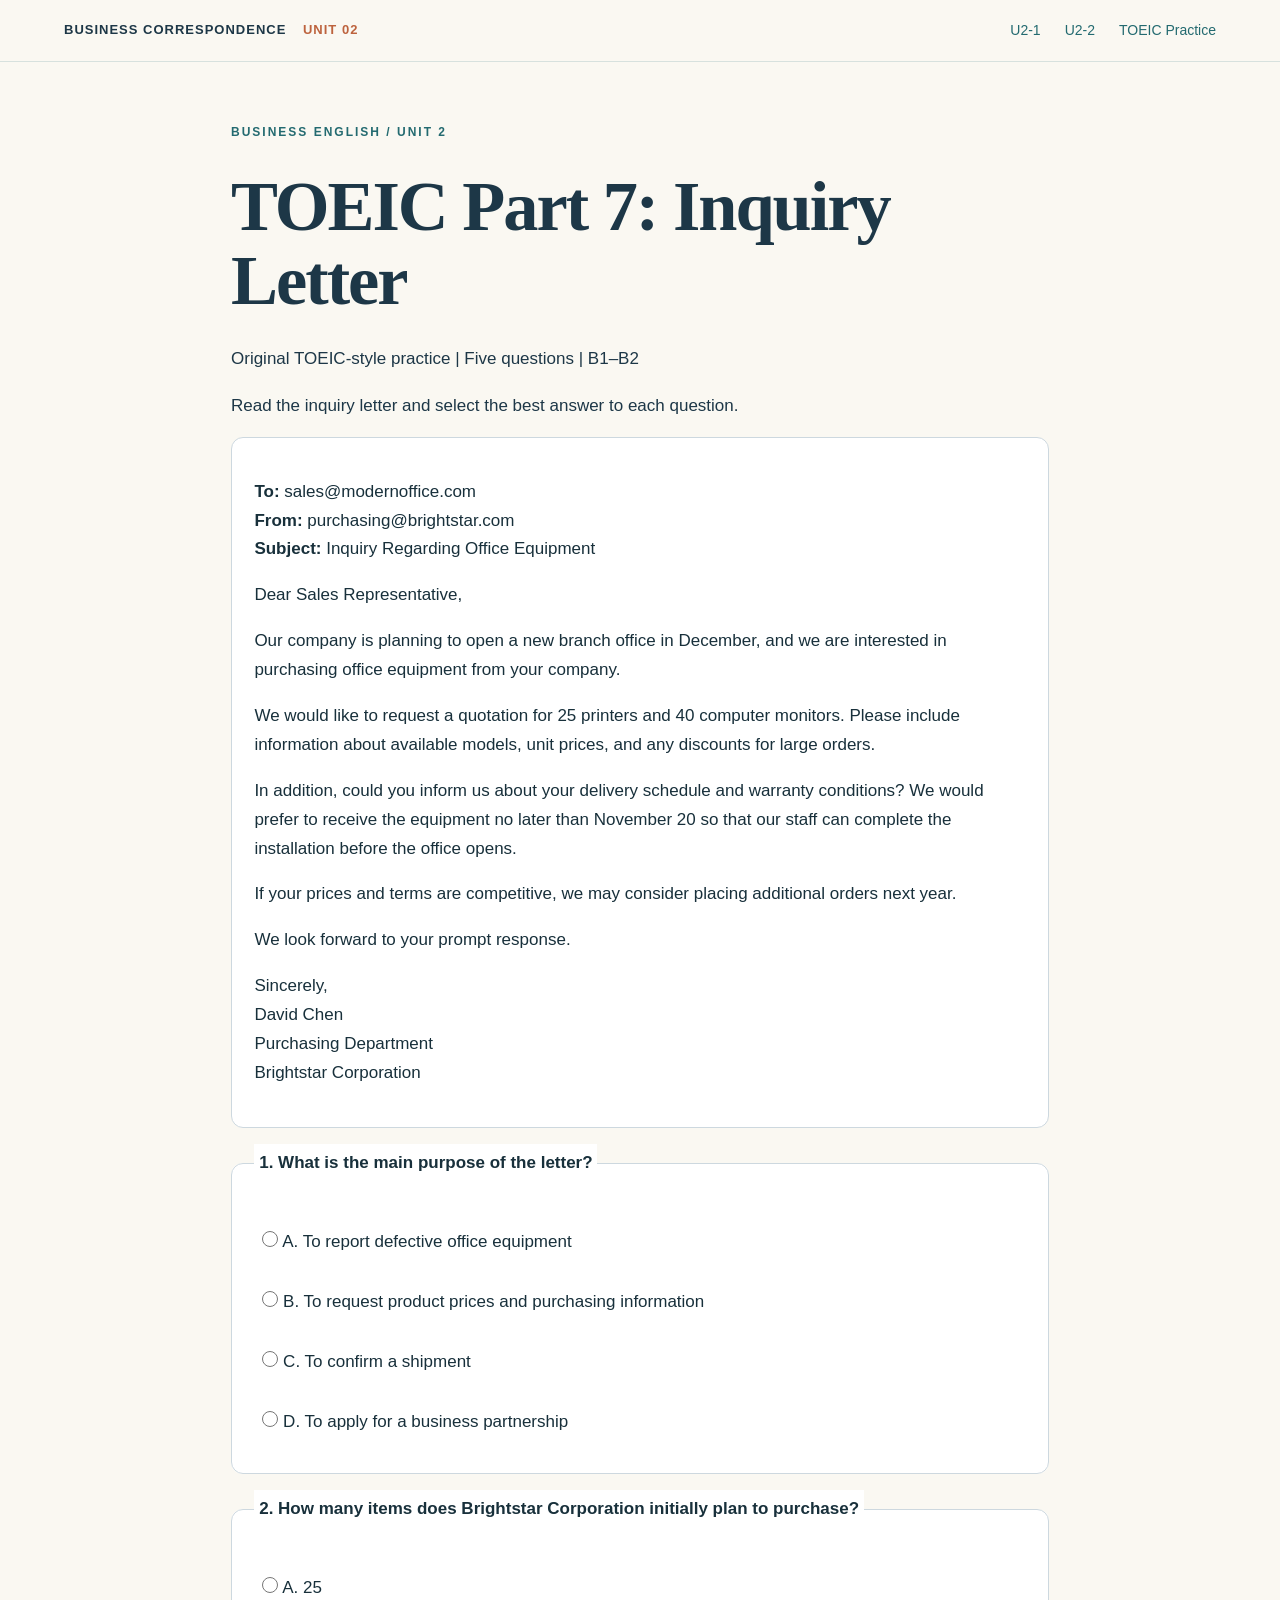
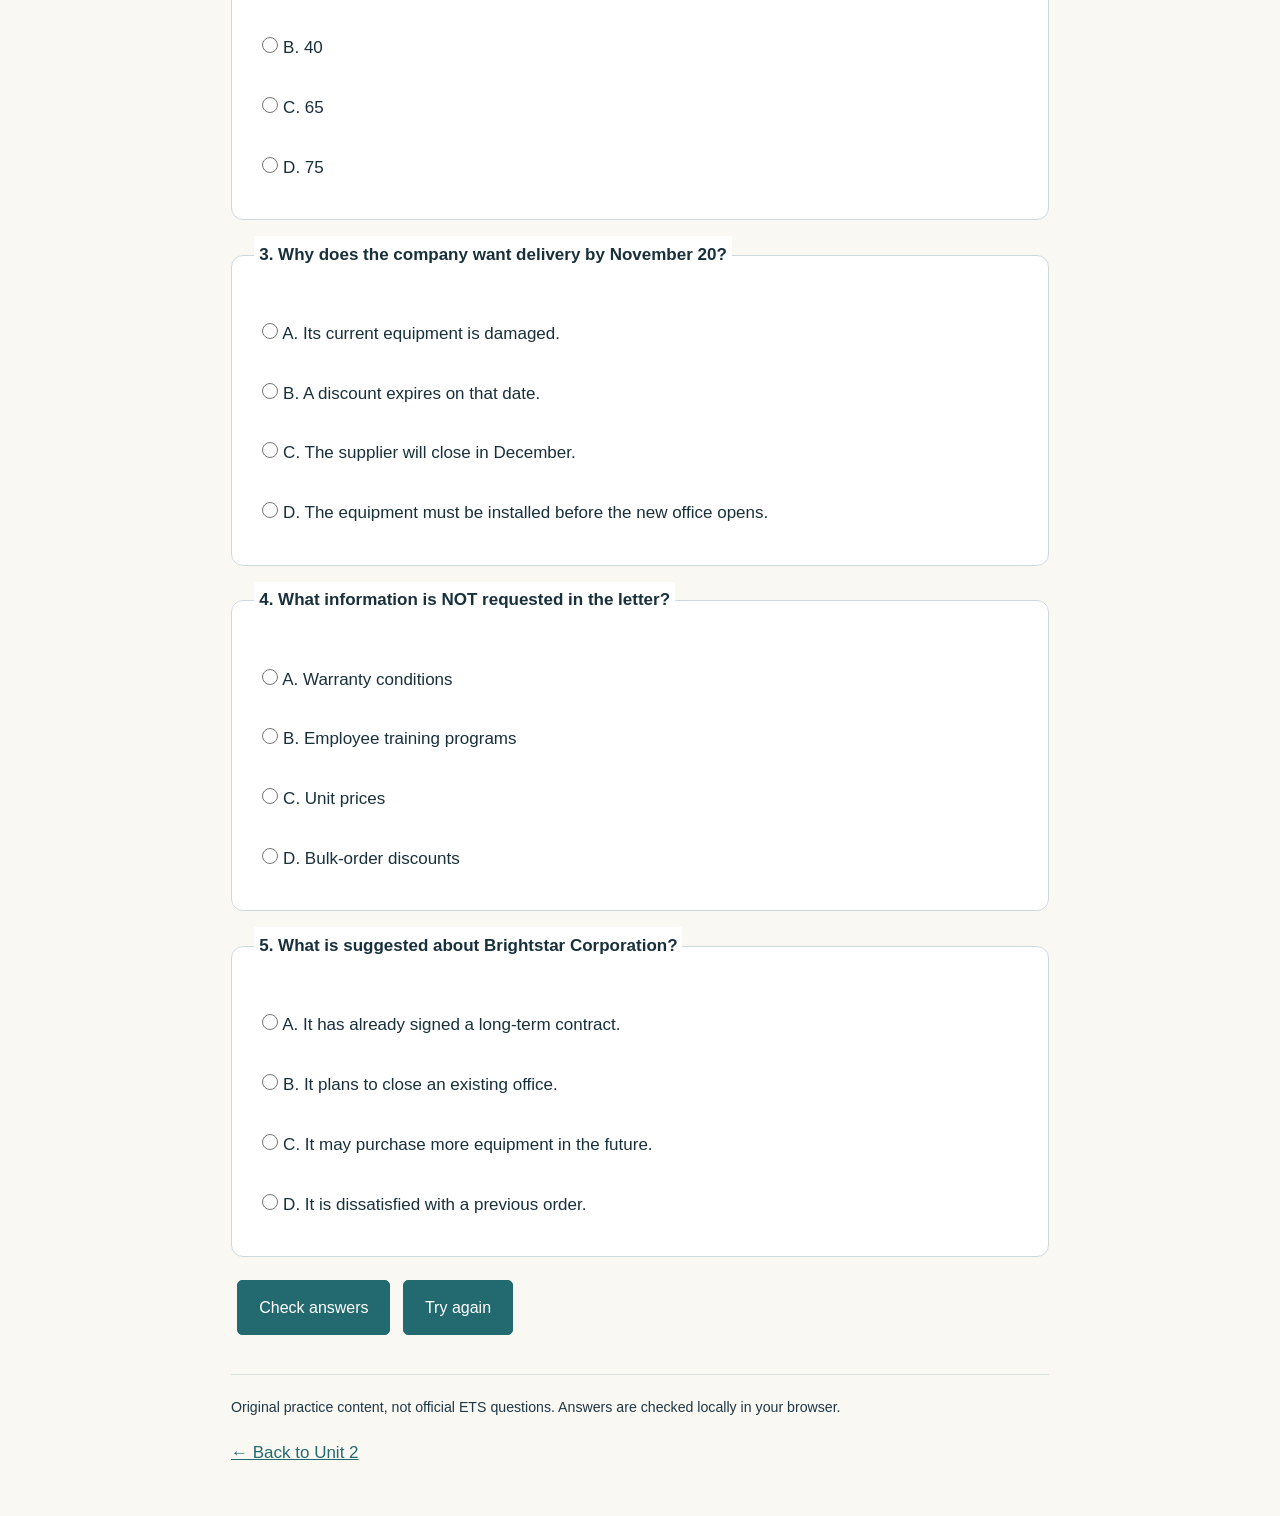
==== toeic-practice.html @ a89a98f6 "Add TOEIC Part 7 inquiry-letter practice" ====
<!doctype html><html lang="en"><head><meta charset="utf-8"><meta name="viewport" content="width=device-width,initial-scale=1"><title>TOEIC Part 7 | Inquiry Letter</title><link rel="stylesheet" href="style.css"><style>main{max-width:850px;margin:2rem auto;padding:1rem}article,fieldset{background:#fff;color:#18303b;padding:1.4rem;margin:1rem 0;border:1px solid #cdd8df;border-radius:12px;line-height:1.7}fieldset legend{font-weight:bold;background:#fff;padding:.3rem}fieldset label{display:block;padding:.5rem;cursor:pointer}fieldset label:hover{background:#eaf2f6}button{padding:.8rem 1.3rem;margin:.4rem;cursor:pointer}#feedback{padding:1rem}</style><script defer src="toeic-practice.js"></script></head><body><header><a class="brand" href="index.html">BUSINESS CORRESPONDENCE <span>UNIT 02</span></a><nav><a href="u2-1.html">U2-1</a><a href="u2-2.html">U2-2</a><a href="toeic-practice.html">TOEIC Practice</a></nav></header><main><p class="eyebrow">BUSINESS ENGLISH / UNIT 2</p><h1>TOEIC Part 7: Inquiry Letter</h1><p>Original TOEIC-style practice | Five questions | B1–B2</p><p>Read the inquiry letter and select the best answer to each question.</p><article><p><strong>To:</strong> sales@modernoffice.com<br><strong>From:</strong> purchasing@brightstar.com<br><strong>Subject:</strong> Inquiry Regarding Office Equipment</p><p>Dear Sales Representative,</p><p>Our company is planning to open a new branch office in December, and we are interested in purchasing office equipment from your company.</p><p>We would like to request a quotation for 25 printers and 40 computer monitors. Please include information about available models, unit prices, and any discounts for large orders.</p><p>In addition, could you inform us about your delivery schedule and warranty conditions? We would prefer to receive the equipment no later than November 20 so that our staff can complete the installation before the office opens.</p><p>If your prices and terms are competitive, we may consider placing additional orders next year.</p><p>We look forward to your prompt response.</p><p>Sincerely,<br>David Chen<br>Purchasing Department<br>Brightstar Corporation</p></article><form id="quiz"></form><button id="check" type="button">Check answers</button><button id="retry" type="button">Try again</button><section id="feedback" role="status" aria-live="polite"></section><p><small>Original practice content, not official ETS questions. Answers are checked locally in your browser.</small></p><a href="index.html">← Back to Unit 2</a></main></body></html>
---- style.css ----
:root{--ink:#1d3747;--muted:#647681;--accent:#236a70;--orange:#bd633e;--paper:#faf8f2;--line:#d7e1de;--tint:#edf2ed}*{box-sizing:border-box}html{scroll-behavior:smooth;scroll-padding-top:110px}body{margin:0;background:var(--paper);color:var(--ink);font:17px/1.75 Arial,"Segoe UI",sans-serif}a{color:var(--accent)}button,.button{display:inline-flex;align-items:center;gap:20px;padding:11px 20px;background:var(--accent);color:white;border:1px solid var(--accent);border-radius:5px;cursor:pointer;font:inherit;font-size:16px;text-decoration:none}button:hover,.button:hover{background:#164e53}.secondary{color:var(--accent);background:transparent}.secondary:hover{color:white}button:disabled{opacity:.5;cursor:default}:focus-visible{outline:3px solid var(--orange);outline-offset:3px}.skip{position:absolute;top:-70px;z-index:10;padding:12px;background:white}.skip:focus{top:0}header{position:sticky;top:0;z-index:5;display:flex;align-items:center;justify-content:space-between;gap:20px;padding:18px 5vw;background:rgba(250,248,242,.98);border-bottom:1px solid var(--line)}.brand{font-size:13px;font-weight:800;letter-spacing:1px;text-decoration:none;color:var(--ink)}.brand span{color:var(--orange);margin-left:12px}nav{display:flex;gap:24px}nav a{font-size:14px;text-decoration:none}header button{font-size:13px;padding:7px 12px}main{max-width:1440px;margin:auto}section{padding:70px 7vw;border-bottom:1px solid var(--line)}.hero{display:grid;grid-template-columns:1.15fr 1fr;gap:70px;align-items:center;min-height:590px;background:radial-gradient(ellipse at 0 100%,#efe4d6,transparent 65%)}.eyebrow{font-size:12px;font-weight:700;letter-spacing:2px;color:var(--accent)}h1{font:700 clamp(48px,5.5vw,78px)/1.06 Georgia,serif;letter-spacing:-2px;margin:26px 0}h1 em{color:var(--orange)}.intro{font-size:21px}.itinerary{background:white;border-top:5px solid var(--accent);padding:28px 32px;box-shadow:10px 12px 0 #e4e9df}.itinerary>a{display:flex;gap:20px;text-decoration:none;border-bottom:1px solid var(--line);padding:22px 0;color:var(--ink)}.itinerary b{font:italic 32px Georgia,serif;color:var(--orange)}.itinerary h2{font-size:22px;margin:0;line-height:1.4}.itinerary p{margin:8px 0;font-size:14px}.itinerary .goal{margin-top:22px}.section-title{max-width:780px;margin-bottom:32px}h2{font-size:clamp(28px,3.2vw,42px);line-height:1.25;margin:14px 0;letter-spacing:-.7px}h3{font-size:24px;line-height:1.4}h4{font-size:18px}.lesson:nth-of-type(even){background:var(--tint)}.lesson-nav{display:flex;gap:14px;flex-wrap:wrap;margin-bottom:24px;font-size:14px}.lesson-nav a{text-decoration:none;border-bottom:1px solid var(--accent)}.letter{padding:32px 38px;background:white;border:1px solid var(--line);border-left:4px solid var(--accent);max-width:960px}.addresses{display:grid;grid-template-columns:1fr 1fr;gap:30px;font-size:15px}.addresses p{margin:0}.letter p{margin:18px 0}.letter ul{padding-left:25px}.subject{font-weight:700}.letter-close{margin-top:25px}.letter-close p{margin:0}.exercise{margin-top:48px;padding-top:24px;border-top:1px solid var(--line)}.exercise-intro{color:var(--muted);margin-top:-8px}.question{padding:16px 0 20px;border-bottom:1px solid var(--line)}.question h4,.question>label,.question legend{font-weight:600;font-size:20px;line-height:1.5;margin:0 0 10px}.question>label{display:block}textarea,input,select{font:inherit;font-size:16px;padding:10px 12px;border:1px solid #a5b9b6;border-radius:4px;background:white;color:var(--ink)}textarea{width:100%;resize:vertical;max-width:850px;display:block}input,select{max-width:100%}label{display:block;margin:15px 0 6px}form>input,form>textarea{width:100%}form button{margin:20px 10px 0 0}.feedback{font-size:16px;padding:10px 0;margin:6px 0 0}.correct{color:#216239}.incorrect{color:#a04326}.result{border-left:3px solid var(--accent);background:#dfece6;padding:15px 20px;margin-top:18px;font-size:17px}.word-bank{display:flex;flex-wrap:wrap;gap:8px 18px;background:#e7eee7;padding:15px 18px;margin:20px 0;border-left:3px solid var(--accent);font-weight:600}.word-bank span{white-space:nowrap}.matching-row{display:grid;grid-template-columns:1fr minmax(160px,220px);align-items:center;gap:25px}.matching-row select{width:100%}.matching-row .feedback{grid-column:1/-1}.gap-row label{display:block}.gap-row input{width:240px}.tf-question{border:0;border-bottom:1px solid var(--line);min-width:0;padding:18px 0}.tf-question legend{font-size:20px;font-weight:600;line-height:1.5;padding-top:8px}.choices{display:flex;gap:10px;margin-top:12px}.choices label{display:flex;align-items:center;gap:7px;padding:5px 10px;background:white;border:1px solid var(--line);border-radius:4px;font-size:15px;margin:0;cursor:pointer}.choices label:has(input:checked){background:#dcece5;border-color:var(--accent)}input[type=radio]{accent-color:var(--accent);width:16px;height:16px;margin:0}.small{font-size:13px;color:var(--muted)}details{margin:24px 0}summary{cursor:pointer;font-weight:600;padding:10px 0}.template-text,.draft{white-space:pre-wrap;font:16px/1.8 Arial,sans-serif}.split{display:grid;grid-template-columns:1fr 1fr;gap:45px;margin-top:32px}.split form{padding:25px;background:white;border:1px solid var(--line)}.draft{padding:24px;min-height:200px}.access{display:flex;align-items:center;justify-content:space-between;gap:45px;background:var(--tint)}.access img{background:white;max-width:100%;height:auto}.access a{overflow-wrap:anywhere}footer{display:flex;justify-content:space-between;gap:20px;padding:28px 5vw;font-size:12px;color:var(--muted)}footer a{text-decoration:none}#load-error{position:fixed;bottom:0;left:0;width:100%;padding:15px;background:#ffe6d9;margin:0}.loading{padding:45px}body.projector{font-size:22px}.projector .letter,.projector .question>label,.projector .tf-question legend,.projector .question h4{font-size:24px}.projector header{position:static}[hidden]{display:none!important}@media(max-width:850px){header{flex-wrap:wrap;padding:12px 5vw;gap:12px}nav{order:3;width:100%;justify-content:space-between;gap:10px}.hero,.split{grid-template-columns:1fr;gap:32px}.hero{min-height:0}section{padding:44px 6vw}.letter{padding:22px}.addresses{grid-template-columns:1fr;gap:25px}.matching-row{grid-template-columns:1fr;gap:10px}.matching-row select{max-width:300px}.access{flex-direction:column;text-align:center}footer{flex-direction:column}.intro{font-size:19px}h1{font-size:57px}}@media print{header,button,.skip,.hero,footer{display:none!important}section{padding:20px;background:white!important}.letter,.question{break-inside:avoid}.access{break-before:page}}@media(prefers-reduced-motion:reduce){html{scroll-behavior:auto}}
.lesson-nav{position:sticky;top:var(--header-height,76px);z-index:4;background:var(--paper);padding:12px 0;border-bottom:1px solid var(--line);justify-content:space-between}.lesson:nth-of-type(even) .lesson-nav{background:var(--tint)}html{scroll-padding-top:calc(var(--header-height,76px) + 75px)}.projector header{position:sticky;top:0}@media(max-width:850px){.lesson-nav{gap:8px 14px;font-size:13px}}
.exercise .word-bank{position:sticky;top:calc(var(--header-height,76px) + var(--lesson-nav-height,52px));z-index:3;margin-top:20px;margin-bottom:20px;box-shadow:0 3px 6px rgba(29,55,71,.08)}
.drag-bank{gap:8px}.word-chip{padding:7px 12px;font-weight:600;font-size:16px;cursor:grab;background:white;color:var(--accent)}.word-chip[aria-pressed=true]{background:var(--accent);color:white;outline:3px solid var(--orange)}.word-chip:disabled{opacity:.4;cursor:default}.drag-sentence{font-size:20px;font-weight:600;line-height:2.4;margin:0}.gap-row .gap-slot{display:inline-flex;justify-content:center;min-width:170px;max-width:100%;min-height:44px;padding:5px 12px;margin:0 5px;background:white;border:2px dashed var(--accent);color:var(--accent);font:inherit;font-size:17px;vertical-align:middle;line-height:1.5}.gap-slot.filled{border-style:solid;background:#dfece6;cursor:grab}.gap-row .gap-slot.drag-over{background:#ffe6d9;border-color:var(--orange)}.projector .drag-sentence{font-size:24px}@media(max-width:850px){.word-chip{font-size:14px;padding:6px 9px}.drag-sentence{font-size:18px}}
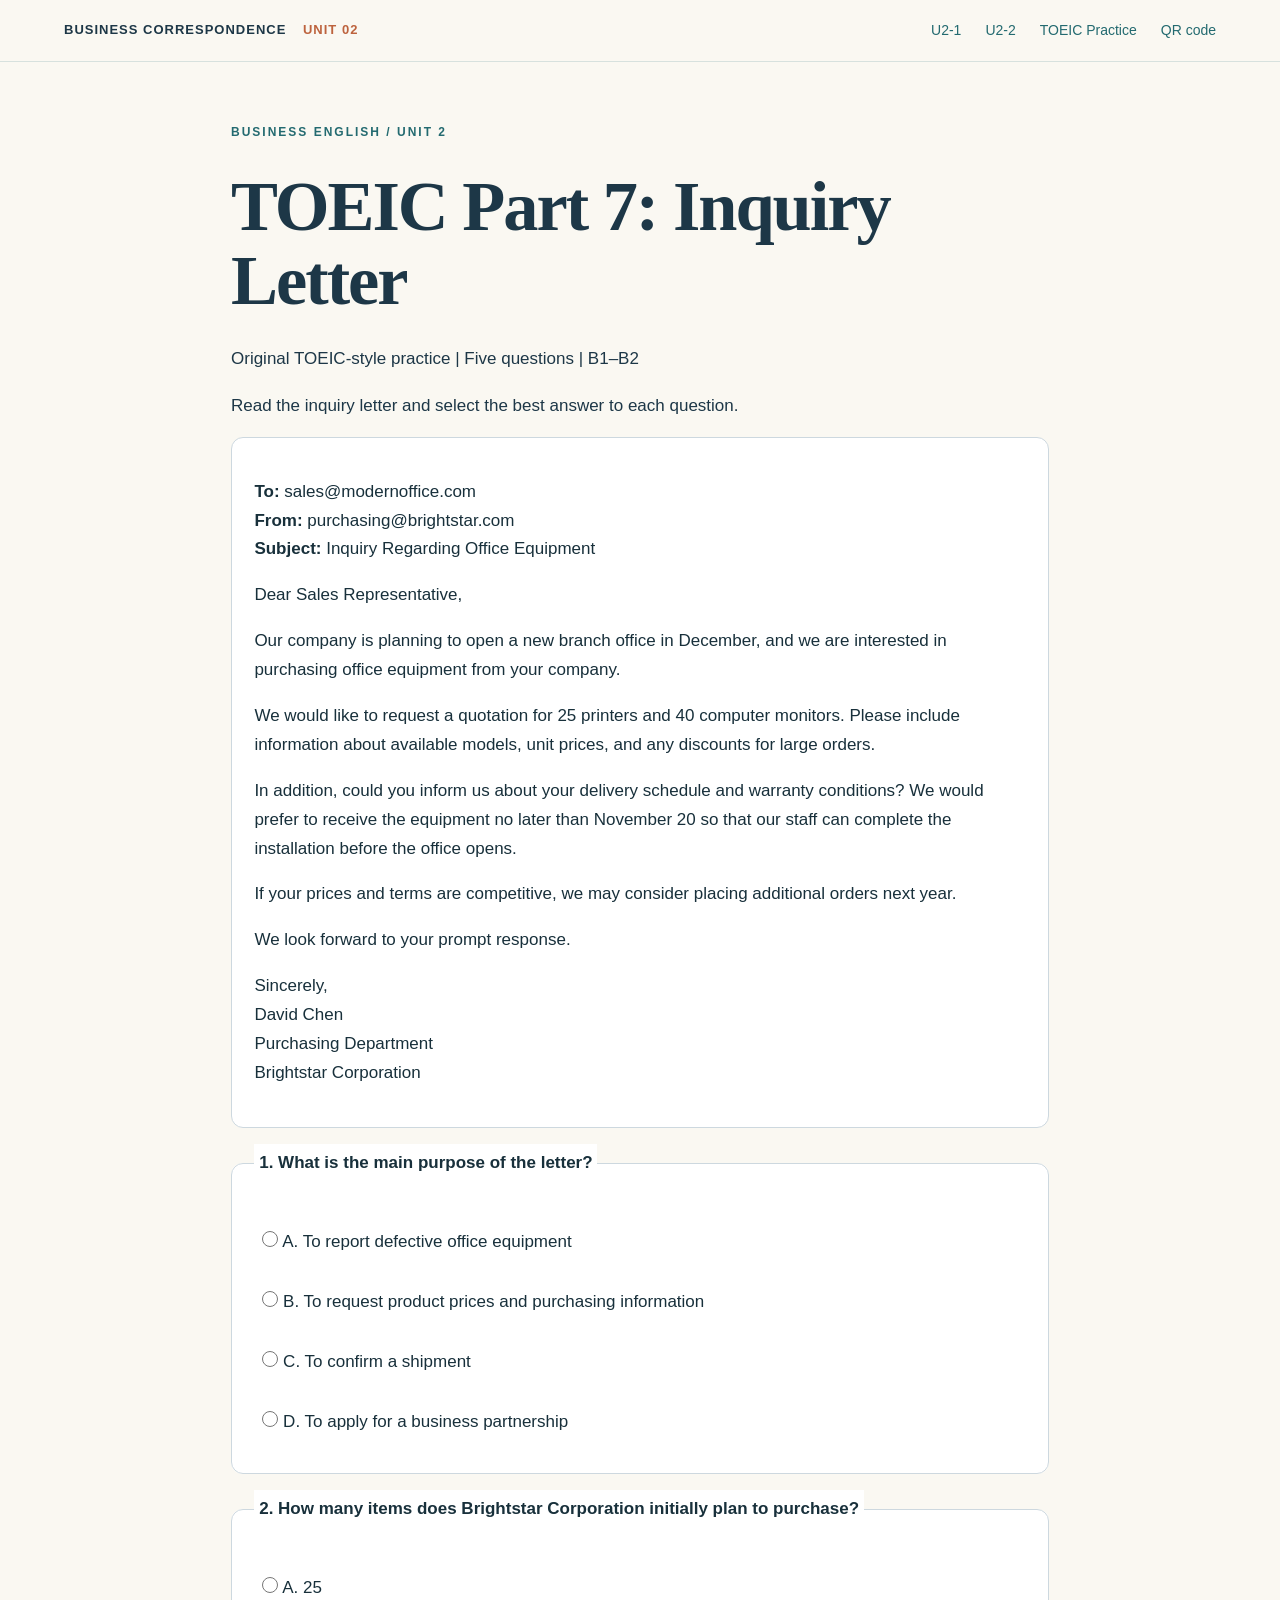
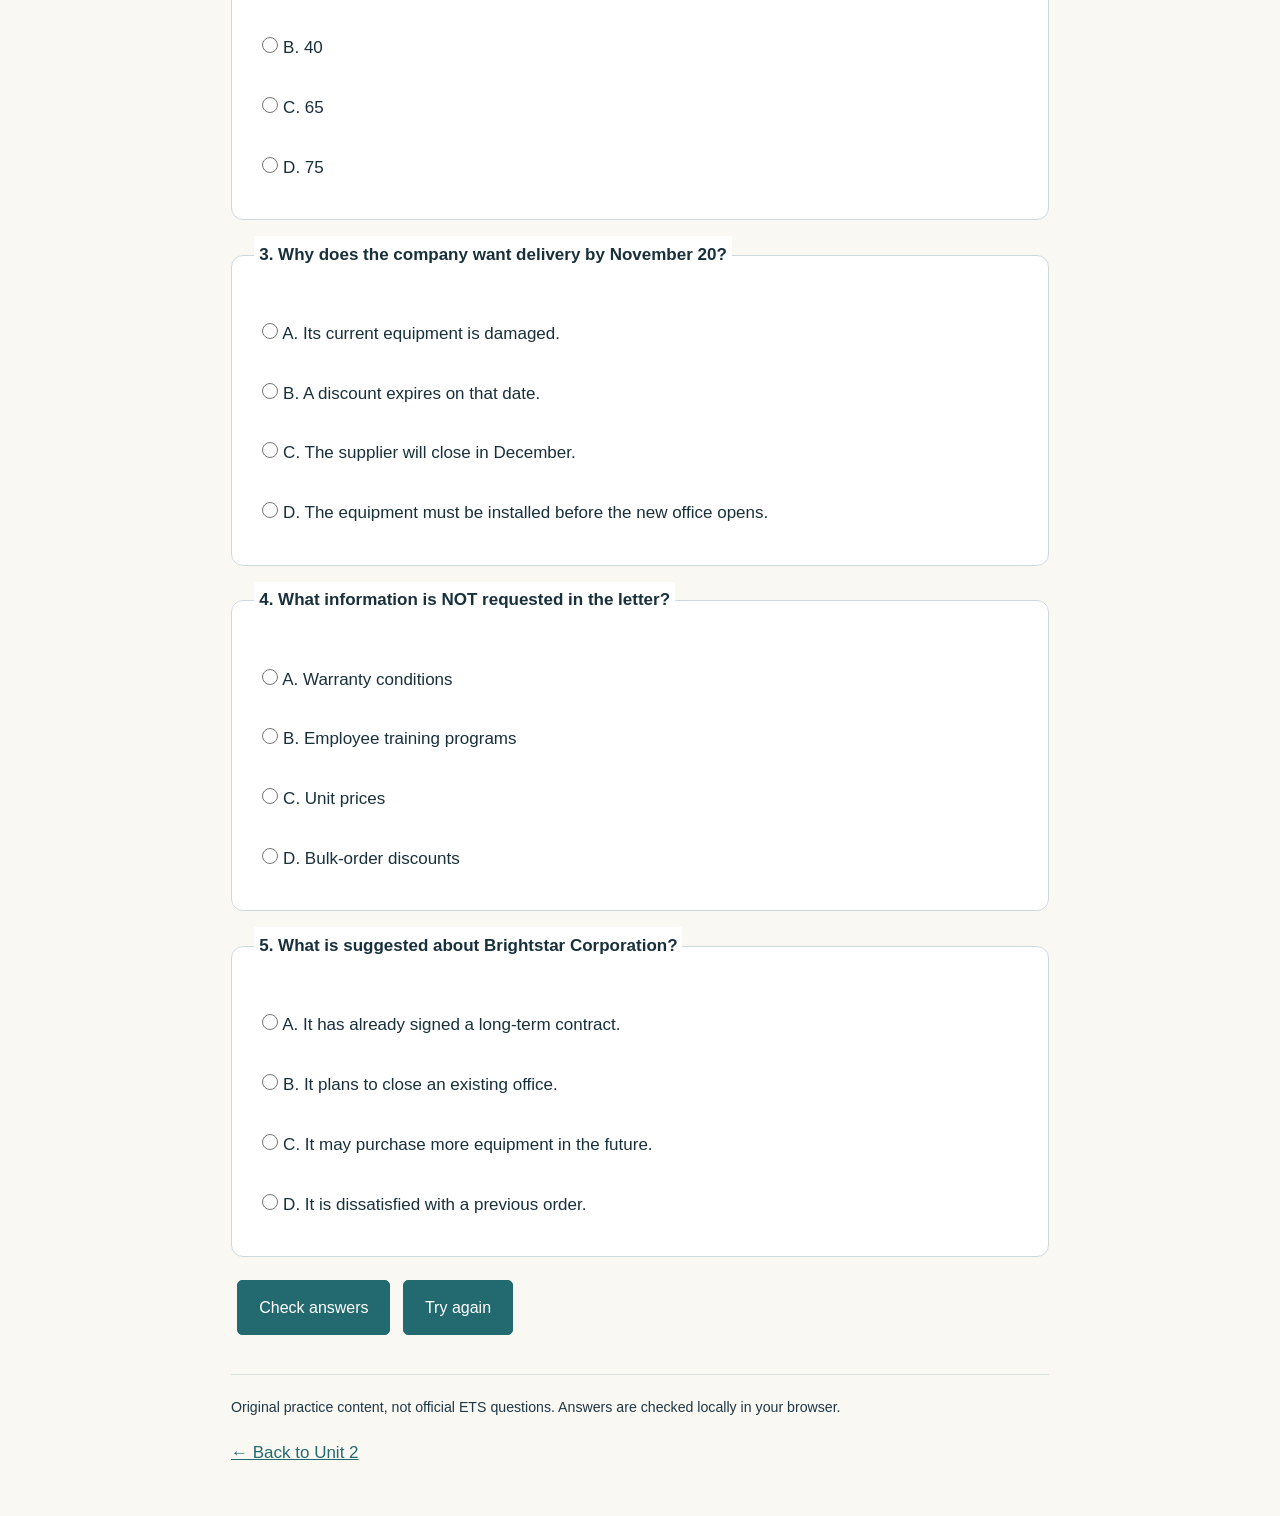
==== commit 35366d60: "Use consistent lesson navigation including TOEIC Practice on every subpage" ====
--- a/toeic-practice.html
+++ b/toeic-practice.html
@@ -1 +1 @@
-<!doctype html><html lang="en"><head><meta charset="utf-8"><meta name="viewport" content="width=device-width,initial-scale=1"><title>TOEIC Part 7 | Inquiry Letter</title><link rel="stylesheet" href="style.css"><style>main{max-width:850px;margin:2rem auto;padding:1rem}article,fieldset{background:#fff;color:#18303b;padding:1.4rem;margin:1rem 0;border:1px solid #cdd8df;border-radius:12px;line-height:1.7}fieldset legend{font-weight:bold;background:#fff;padding:.3rem}fieldset label{display:block;padding:.5rem;cursor:pointer}fieldset label:hover{background:#eaf2f6}button{padding:.8rem 1.3rem;margin:.4rem;cursor:pointer}#feedback{padding:1rem}</style><script defer src="toeic-practice.js"></script></head><body><header><a class="brand" href="index.html">BUSINESS CORRESPONDENCE <span>UNIT 02</span></a><nav><a href="u2-1.html">U2-1</a><a href="u2-2.html">U2-2</a><a href="toeic-practice.html">TOEIC Practice</a></nav></header><main><p class="eyebrow">BUSINESS ENGLISH / UNIT 2</p><h1>TOEIC Part 7: Inquiry Letter</h1><p>Original TOEIC-style practice | Five questions | B1–B2</p><p>Read the inquiry letter and select the best answer to each question.</p><article><p><strong>To:</strong> sales@modernoffice.com<br><strong>From:</strong> purchasing@brightstar.com<br><strong>Subject:</strong> Inquiry Regarding Office Equipment</p><p>Dear Sales Representative,</p><p>Our company is planning to open a new branch office in December, and we are interested in purchasing office equipment from your company.</p><p>We would like to request a quotation for 25 printers and 40 computer monitors. Please include information about available models, unit prices, and any discounts for large orders.</p><p>In addition, could you inform us about your delivery schedule and warranty conditions? We would prefer to receive the equipment no later than November 20 so that our staff can complete the installation before the office opens.</p><p>If your prices and terms are competitive, we may consider placing additional orders next year.</p><p>We look forward to your prompt response.</p><p>Sincerely,<br>David Chen<br>Purchasing Department<br>Brightstar Corporation</p></article><form id="quiz"></form><button id="check" type="button">Check answers</button><button id="retry" type="button">Try again</button><section id="feedback" role="status" aria-live="polite"></section><p><small>Original practice content, not official ETS questions. Answers are checked locally in your browser.</small></p><a href="index.html">← Back to Unit 2</a></main></body></html>+<!doctype html><html lang="en"><head><meta charset="utf-8"><meta name="viewport" content="width=device-width,initial-scale=1"><title>TOEIC Part 7 | Inquiry Letter</title><link rel="stylesheet" href="style.css"><style>main{max-width:850px;margin:2rem auto;padding:1rem}article,fieldset{background:#fff;color:#18303b;padding:1.4rem;margin:1rem 0;border:1px solid #cdd8df;border-radius:12px;line-height:1.7}fieldset legend{font-weight:bold;background:#fff;padding:.3rem}fieldset label{display:block;padding:.5rem;cursor:pointer}fieldset label:hover{background:#eaf2f6}button{padding:.8rem 1.3rem;margin:.4rem;cursor:pointer}#feedback{padding:1rem}</style><script defer src="toeic-practice.js"></script></head><body><header><a class="brand" href="index.html">BUSINESS CORRESPONDENCE <span>UNIT 02</span></a><nav aria-label="Lesson navigation"><a href="u2-1.html#u2-1">U2-1</a><a href="u2-2.html#u2-2">U2-2</a><a href="toeic-practice.html">TOEIC Practice</a><a href="index.html#classroom-qr">QR code</a></nav></header><main><p class="eyebrow">BUSINESS ENGLISH / UNIT 2</p><h1>TOEIC Part 7: Inquiry Letter</h1><p>Original TOEIC-style practice | Five questions | B1–B2</p><p>Read the inquiry letter and select the best answer to each question.</p><article><p><strong>To:</strong> sales@modernoffice.com<br><strong>From:</strong> purchasing@brightstar.com<br><strong>Subject:</strong> Inquiry Regarding Office Equipment</p><p>Dear Sales Representative,</p><p>Our company is planning to open a new branch office in December, and we are interested in purchasing office equipment from your company.</p><p>We would like to request a quotation for 25 printers and 40 computer monitors. Please include information about available models, unit prices, and any discounts for large orders.</p><p>In addition, could you inform us about your delivery schedule and warranty conditions? We would prefer to receive the equipment no later than November 20 so that our staff can complete the installation before the office opens.</p><p>If your prices and terms are competitive, we may consider placing additional orders next year.</p><p>We look forward to your prompt response.</p><p>Sincerely,<br>David Chen<br>Purchasing Department<br>Brightstar Corporation</p></article><form id="quiz"></form><button id="check" type="button">Check answers</button><button id="retry" type="button">Try again</button><section id="feedback" role="status" aria-live="polite"></section><p><small>Original practice content, not official ETS questions. Answers are checked locally in your browser.</small></p><a href="index.html">← Back to Unit 2</a></main></body></html>
--- a/style.css
+++ b/style.css
@@ -1,4 +1,4 @@
-:root{--ink:#1d3747;--muted:#647681;--accent:#236a70;--orange:#bd633e;--paper:#faf8f2;--line:#d7e1de;--tint:#edf2ed}*{box-sizing:border-box}html{scroll-behavior:smooth;scroll-padding-top:110px}body{margin:0;background:var(--paper);color:var(--ink);font:17px/1.75 Arial,"Segoe UI",sans-serif}a{color:var(--accent)}button,.button{display:inline-flex;align-items:center;gap:20px;padding:11px 20px;background:var(--accent);color:white;border:1px solid var(--accent);border-radius:5px;cursor:pointer;font:inherit;font-size:16px;text-decoration:none}button:hover,.button:hover{background:#164e53}.secondary{color:var(--accent);background:transparent}.secondary:hover{color:white}button:disabled{opacity:.5;cursor:default}:focus-visible{outline:3px solid var(--orange);outline-offset:3px}.skip{position:absolute;top:-70px;z-index:10;padding:12px;background:white}.skip:focus{top:0}header{position:sticky;top:0;z-index:5;display:flex;align-items:center;justify-content:space-between;gap:20px;padding:18px 5vw;background:rgba(250,248,242,.98);border-bottom:1px solid var(--line)}.brand{font-size:13px;font-weight:800;letter-spacing:1px;text-decoration:none;color:var(--ink)}.brand span{color:var(--orange);margin-left:12px}nav{display:flex;gap:24px}nav a{font-size:14px;text-decoration:none}header button{font-size:13px;padding:7px 12px}main{max-width:1440px;margin:auto}section{padding:70px 7vw;border-bottom:1px solid var(--line)}.hero{display:grid;grid-template-columns:1.15fr 1fr;gap:70px;align-items:center;min-height:590px;background:radial-gradient(ellipse at 0 100%,#efe4d6,transparent 65%)}.eyebrow{font-size:12px;font-weight:700;letter-spacing:2px;color:var(--accent)}h1{font:700 clamp(48px,5.5vw,78px)/1.06 Georgia,serif;letter-spacing:-2px;margin:26px 0}h1 em{color:var(--orange)}.intro{font-size:21px}.itinerary{background:white;border-top:5px solid var(--accent);padding:28px 32px;box-shadow:10px 12px 0 #e4e9df}.itinerary>a{display:flex;gap:20px;text-decoration:none;border-bottom:1px solid var(--line);padding:22px 0;color:var(--ink)}.itinerary b{font:italic 32px Georgia,serif;color:var(--orange)}.itinerary h2{font-size:22px;margin:0;line-height:1.4}.itinerary p{margin:8px 0;font-size:14px}.itinerary .goal{margin-top:22px}.section-title{max-width:780px;margin-bottom:32px}h2{font-size:clamp(28px,3.2vw,42px);line-height:1.25;margin:14px 0;letter-spacing:-.7px}h3{font-size:24px;line-height:1.4}h4{font-size:18px}.lesson:nth-of-type(even){background:var(--tint)}.lesson-nav{display:flex;gap:14px;flex-wrap:wrap;margin-bottom:24px;font-size:14px}.lesson-nav a{text-decoration:none;border-bottom:1px solid var(--accent)}.letter{padding:32px 38px;background:white;border:1px solid var(--line);border-left:4px solid var(--accent);max-width:960px}.addresses{display:grid;grid-template-columns:1fr 1fr;gap:30px;font-size:15px}.addresses p{margin:0}.letter p{margin:18px 0}.letter ul{padding-left:25px}.subject{font-weight:700}.letter-close{margin-top:25px}.letter-close p{margin:0}.exercise{margin-top:48px;padding-top:24px;border-top:1px solid var(--line)}.exercise-intro{color:var(--muted);margin-top:-8px}.question{padding:16px 0 20px;border-bottom:1px solid var(--line)}.question h4,.question>label,.question legend{font-weight:600;font-size:20px;line-height:1.5;margin:0 0 10px}.question>label{display:block}textarea,input,select{font:inherit;font-size:16px;padding:10px 12px;border:1px solid #a5b9b6;border-radius:4px;background:white;color:var(--ink)}textarea{width:100%;resize:vertical;max-width:850px;display:block}input,select{max-width:100%}label{display:block;margin:15px 0 6px}form>input,form>textarea{width:100%}form button{margin:20px 10px 0 0}.feedback{font-size:16px;padding:10px 0;margin:6px 0 0}.correct{color:#216239}.incorrect{color:#a04326}.result{border-left:3px solid var(--accent);background:#dfece6;padding:15px 20px;margin-top:18px;font-size:17px}.word-bank{display:flex;flex-wrap:wrap;gap:8px 18px;background:#e7eee7;padding:15px 18px;margin:20px 0;border-left:3px solid var(--accent);font-weight:600}.word-bank span{white-space:nowrap}.matching-row{display:grid;grid-template-columns:1fr minmax(160px,220px);align-items:center;gap:25px}.matching-row select{width:100%}.matching-row .feedback{grid-column:1/-1}.gap-row label{display:block}.gap-row input{width:240px}.tf-question{border:0;border-bottom:1px solid var(--line);min-width:0;padding:18px 0}.tf-question legend{font-size:20px;font-weight:600;line-height:1.5;padding-top:8px}.choices{display:flex;gap:10px;margin-top:12px}.choices label{display:flex;align-items:center;gap:7px;padding:5px 10px;background:white;border:1px solid var(--line);border-radius:4px;font-size:15px;margin:0;cursor:pointer}.choices label:has(input:checked){background:#dcece5;border-color:var(--accent)}input[type=radio]{accent-color:var(--accent);width:16px;height:16px;margin:0}.small{font-size:13px;color:var(--muted)}details{margin:24px 0}summary{cursor:pointer;font-weight:600;padding:10px 0}.template-text,.draft{white-space:pre-wrap;font:16px/1.8 Arial,sans-serif}.split{display:grid;grid-template-columns:1fr 1fr;gap:45px;margin-top:32px}.split form{padding:25px;background:white;border:1px solid var(--line)}.draft{padding:24px;min-height:200px}.access{display:flex;align-items:center;justify-content:space-between;gap:45px;background:var(--tint)}.access img{background:white;max-width:100%;height:auto}.access a{overflow-wrap:anywhere}footer{display:flex;justify-content:space-between;gap:20px;padding:28px 5vw;font-size:12px;color:var(--muted)}footer a{text-decoration:none}#load-error{position:fixed;bottom:0;left:0;width:100%;padding:15px;background:#ffe6d9;margin:0}.loading{padding:45px}body.projector{font-size:22px}.projector .letter,.projector .question>label,.projector .tf-question legend,.projector .question h4{font-size:24px}.projector header{position:static}[hidden]{display:none!important}@media(max-width:850px){header{flex-wrap:wrap;padding:12px 5vw;gap:12px}nav{order:3;width:100%;justify-content:space-between;gap:10px}.hero,.split{grid-template-columns:1fr;gap:32px}.hero{min-height:0}section{padding:44px 6vw}.letter{padding:22px}.addresses{grid-template-columns:1fr;gap:25px}.matching-row{grid-template-columns:1fr;gap:10px}.matching-row select{max-width:300px}.access{flex-direction:column;text-align:center}footer{flex-direction:column}.intro{font-size:19px}h1{font-size:57px}}@media print{header,button,.skip,.hero,footer{display:none!important}section{padding:20px;background:white!important}.letter,.question{break-inside:avoid}.access{break-before:page}}@media(prefers-reduced-motion:reduce){html{scroll-behavior:auto}}
+:root{--ink:#1d3747;--muted:#647681;--accent:#236a70;--orange:#bd633e;--paper:#faf8f2;--line:#d7e1de;--tint:#edf2ed}*{box-sizing:border-box}html{scroll-behavior:smooth;scroll-padding-top:110px}body{margin:0;background:var(--paper);color:var(--ink);font:17px/1.75 Arial,"Segoe UI",sans-serif}a{color:var(--accent)}button,.button{display:inline-flex;align-items:center;gap:20px;padding:11px 20px;background:var(--accent);color:white;border:1px solid var(--accent);border-radius:5px;cursor:pointer;font:inherit;font-size:16px;text-decoration:none}button:hover,.button:hover{background:#164e53}.secondary{color:var(--accent);background:transparent}.secondary:hover{color:white}button:disabled{opacity:.5;cursor:default}:focus-visible{outline:3px solid var(--orange);outline-offset:3px}.skip{position:absolute;top:-70px;z-index:10;padding:12px;background:white}.skip:focus{top:0}header{position:sticky;top:0;z-index:5;display:flex;align-items:center;justify-content:space-between;gap:20px;padding:18px 5vw;background:rgba(250,248,242,.98);border-bottom:1px solid var(--line)}.brand{font-size:13px;font-weight:800;letter-spacing:1px;text-decoration:none;color:var(--ink)}.brand span{color:var(--orange);margin-left:12px}nav{display:flex;gap:24px}nav a{font-size:14px;text-decoration:none}header button{font-size:13px;padding:7px 12px}main{max-width:1440px;margin:auto}section{padding:70px 7vw;border-bottom:1px solid var(--line)}.hero{display:grid;grid-template-columns:1.15fr 1fr;gap:70px;align-items:center;min-height:590px;background:radial-gradient(ellipse at 0 100%,#efe4d6,transparent 65%)}.eyebrow{font-size:12px;font-weight:700;letter-spacing:2px;color:var(--accent)}h1{font:700 clamp(48px,5.5vw,78px)/1.06 Georgia,serif;letter-spacing:-2px;margin:26px 0}h1 em{color:var(--orange)}.intro{font-size:21px}.itinerary{background:white;border-top:5px solid var(--accent);padding:28px 32px;box-shadow:10px 12px 0 #e4e9df}.itinerary>a{display:flex;gap:20px;text-decoration:none;border-bottom:1px solid var(--line);padding:22px 0;color:var(--ink)}.itinerary b{font:italic 32px Georgia,serif;color:var(--orange)}.itinerary h2{font-size:22px;margin:0;line-height:1.4}.itinerary p{margin:8px 0;font-size:14px}.itinerary .goal{margin-top:22px}.section-title{max-width:780px;margin-bottom:32px}h2{font-size:clamp(28px,3.2vw,42px);line-height:1.25;margin:14px 0;letter-spacing:-.7px}h3{font-size:24px;line-height:1.4}h4{font-size:18px}.lesson:nth-of-type(even){background:var(--tint)}.lesson-nav{display:flex;gap:14px;flex-wrap:wrap;margin-bottom:24px;font-size:14px}.lesson-nav a{text-decoration:none;border-bottom:1px solid var(--accent)}.letter{padding:32px 38px;background:white;border:1px solid var(--line);border-left:4px solid var(--accent);max-width:960px}.addresses{display:grid;grid-template-columns:1fr;gap:0;font-size:15px}.addresses p{margin:0}.letter p{margin:18px 0}.letter ul{padding-left:25px}.subject{font-weight:700}.letter-close{margin-top:25px}.letter-close p{margin:0}.exercise{margin-top:48px;padding-top:24px;border-top:1px solid var(--line)}.exercise-intro{color:var(--muted);margin-top:-8px}.question{padding:16px 0 20px;border-bottom:1px solid var(--line)}.question h4,.question>label,.question legend{font-weight:600;font-size:20px;line-height:1.5;margin:0 0 10px}.question>label{display:block}textarea,input,select{font:inherit;font-size:16px;padding:10px 12px;border:1px solid #a5b9b6;border-radius:4px;background:white;color:var(--ink)}textarea{width:100%;resize:vertical;max-width:850px;display:block}input,select{max-width:100%}label{display:block;margin:15px 0 6px}form>input,form>textarea{width:100%}form button{margin:20px 10px 0 0}.feedback{font-size:16px;padding:10px 0;margin:6px 0 0}.correct{color:#216239}.incorrect{color:#a04326}.result{border-left:3px solid var(--accent);background:#dfece6;padding:15px 20px;margin-top:18px;font-size:17px}.word-bank{display:flex;flex-wrap:wrap;gap:8px 18px;background:#e7eee7;padding:15px 18px;margin:20px 0;border-left:3px solid var(--accent);font-weight:600}.word-bank span{white-space:nowrap}.matching-row{display:grid;grid-template-columns:1fr minmax(160px,220px);align-items:center;gap:25px}.matching-row select{width:100%}.matching-row .feedback{grid-column:1/-1}.gap-row label{display:block}.gap-row input{width:240px}.tf-question{border:0;border-bottom:1px solid var(--line);min-width:0;padding:18px 0}.tf-question legend{font-size:20px;font-weight:600;line-height:1.5;padding-top:8px}.choices{display:flex;gap:10px;margin-top:12px}.choices label{display:flex;align-items:center;gap:7px;padding:5px 10px;background:white;border:1px solid var(--line);border-radius:4px;font-size:15px;margin:0;cursor:pointer}.choices label:has(input:checked){background:#dcece5;border-color:var(--accent)}input[type=radio]{accent-color:var(--accent);width:16px;height:16px;margin:0}.small{font-size:13px;color:var(--muted)}details{margin:24px 0}summary{cursor:pointer;font-weight:600;padding:10px 0}.template-text,.draft{white-space:pre-wrap;font:16px/1.8 Arial,sans-serif}.split{display:grid;grid-template-columns:1fr 1fr;gap:45px;margin-top:32px}.split form{padding:25px;background:white;border:1px solid var(--line)}.draft{padding:24px;min-height:200px}.access{display:flex;align-items:center;justify-content:space-between;gap:45px;background:var(--tint)}.access img{background:white;max-width:100%;height:auto}.access a{overflow-wrap:anywhere}footer{display:flex;justify-content:space-between;gap:20px;padding:28px 5vw;font-size:12px;color:var(--muted)}footer a{text-decoration:none}#load-error{position:fixed;bottom:0;left:0;width:100%;padding:15px;background:#ffe6d9;margin:0}.loading{padding:45px}body.projector{font-size:22px}.projector .letter,.projector .question>label,.projector .tf-question legend,.projector .question h4{font-size:24px}.projector header{position:static}[hidden]{display:none!important}@media(max-width:850px){header{flex-wrap:wrap;padding:12px 5vw;gap:12px}nav{order:3;width:100%;justify-content:space-between;gap:10px}.hero,.split{grid-template-columns:1fr;gap:32px}.hero{min-height:0}section{padding:44px 6vw}.letter{padding:22px}.addresses{grid-template-columns:1fr;gap:0}.matching-row{grid-template-columns:1fr;gap:10px}.matching-row select{max-width:300px}.access{flex-direction:column;text-align:center}footer{flex-direction:column}.intro{font-size:19px}h1{font-size:57px}}@media print{header,button,.skip,.hero,footer{display:none!important}section{padding:20px;background:white!important}.letter,.question{break-inside:avoid}.access{break-before:page}}@media(prefers-reduced-motion:reduce){html{scroll-behavior:auto}}
 .lesson-nav{position:sticky;top:var(--header-height,76px);z-index:4;background:var(--paper);padding:12px 0;border-bottom:1px solid var(--line);justify-content:space-between}.lesson:nth-of-type(even) .lesson-nav{background:var(--tint)}html{scroll-padding-top:calc(var(--header-height,76px) + 75px)}.projector header{position:sticky;top:0}@media(max-width:850px){.lesson-nav{gap:8px 14px;font-size:13px}}
 .exercise .word-bank{position:sticky;top:calc(var(--header-height,76px) + var(--lesson-nav-height,52px));z-index:3;margin-top:20px;margin-bottom:20px;box-shadow:0 3px 6px rgba(29,55,71,.08)}
 .drag-bank{gap:8px}.word-chip{padding:7px 12px;font-weight:600;font-size:16px;cursor:grab;background:white;color:var(--accent)}.word-chip[aria-pressed=true]{background:var(--accent);color:white;outline:3px solid var(--orange)}.word-chip:disabled{opacity:.4;cursor:default}.drag-sentence{font-size:20px;font-weight:600;line-height:2.4;margin:0}.gap-row .gap-slot{display:inline-flex;justify-content:center;min-width:170px;max-width:100%;min-height:44px;padding:5px 12px;margin:0 5px;background:white;border:2px dashed var(--accent);color:var(--accent);font:inherit;font-size:17px;vertical-align:middle;line-height:1.5}.gap-slot.filled{border-style:solid;background:#dfece6;cursor:grab}.gap-row .gap-slot.drag-over{background:#ffe6d9;border-color:var(--orange)}.projector .drag-sentence{font-size:24px}@media(max-width:850px){.word-chip{font-size:14px;padding:6px 9px}.drag-sentence{font-size:18px}}
